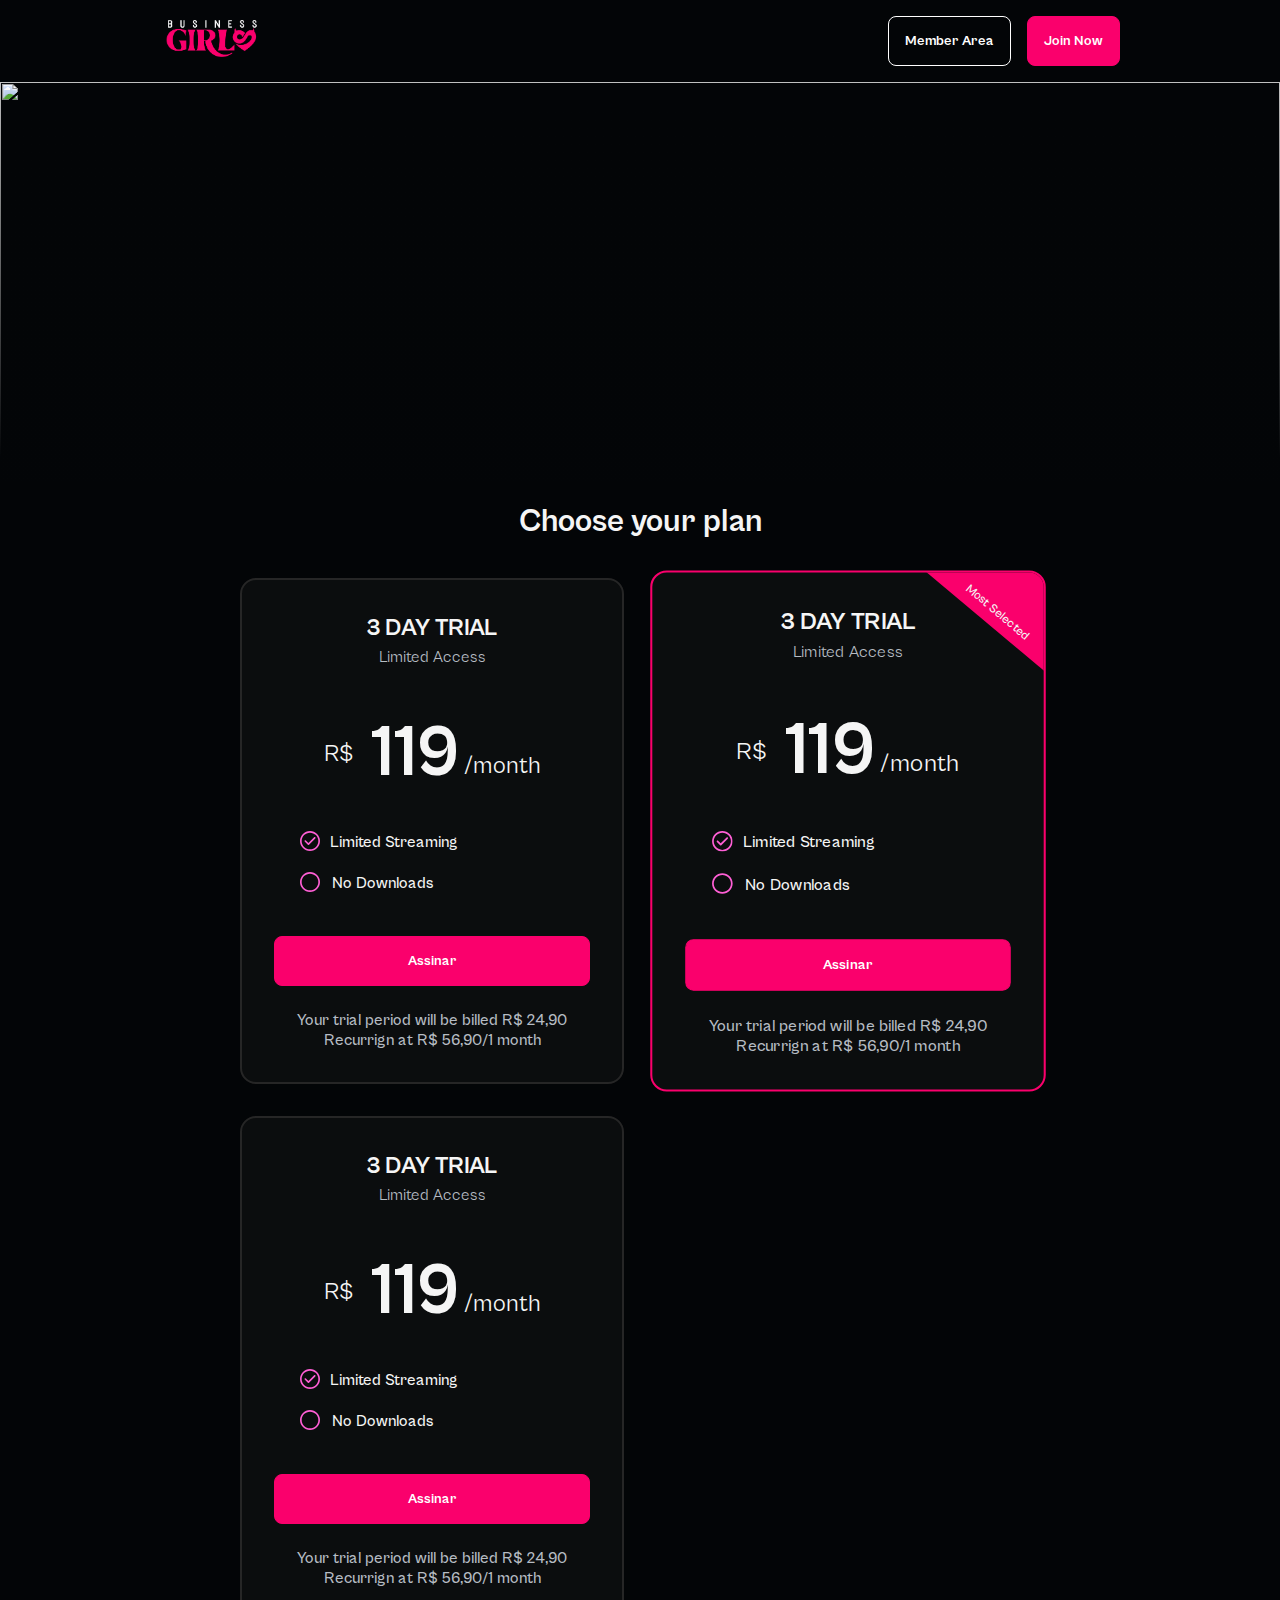
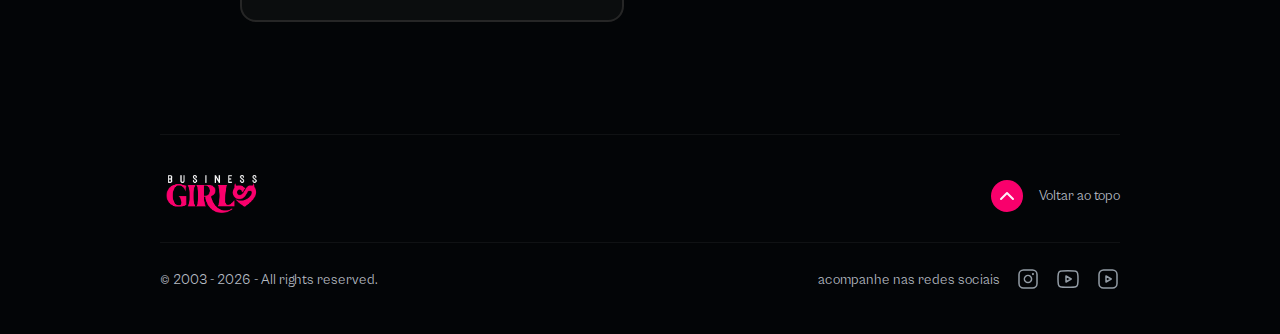
==== choose-plan.html @ 4c6b604a "feat: adicionando comentários e ajustando modais internas" ====
<!DOCTYPE html>
<html lang="pt-BR">
<head>
    <meta charset="UTF-8">
    <meta name="viewport" content="width=device-width, initial-scale=1.0">
    <meta http-equiv="X-UA-Compatible" content="IE=edge">
    <meta name="msapplication-TileColor" content="#000000">
    <meta name="theme-color" content="#000000">
    
    <!-- SEO Meta Tags -->
    <title>As Sócias</title>
    <meta name="description" content="Descrição breve e atraente da página, incluindo a palavra-chave principal.">
    <meta name="keywords" content="palavra-chave1, palavra-chave2, palavra-chave3">
    <meta name="robots" content="index, follow">
    
    <!-- Open Graph Meta Tags (para redes sociais) -->
    <meta property="og:title" content="Título da Página - Palavra-chave Principal">
    <meta property="og:description" content="Descrição breve e atraente da página para redes sociais.">
    <meta property="og:image" content="URL_da_imagem_de_destaque.jpg">
    <meta property="og:url" content="https://www.seusite.com/pagina">
    <meta property="og:type" content="website">

    <!-- Twitter Card Meta Tags -->
    <meta name="twitter:card" content="summary_large_image">
    <meta name="twitter:title" content="Título da Página - Palavra-chave Principal">
    <meta name="twitter:description" content="Descrição breve e atraente da página para Twitter.">
    <meta name="twitter:image" content="URL_da_imagem_de_destaque.jpg">
    
    <!-- Favicon -->
    <link rel="shortcut icon" href="./favicon.ico" type="image/x-icon">
    
    <!-- CSS -->
    <link rel="stylesheet" href="./assets/css/import.css">

    <!-- Schema.org Markup para SEO -->
    <script type="application/ld+json">
        {
            "@context": "https://schema.org",
            "@type": "WebPage",
            "name": "Título da Página - Palavra-chave Principal",
            "description": "Descrição breve da página.",
            "url": "https://www.seusite.com/pagina",
            "image": "https://www.seusite.com/caminho_para_imagem.jpg"
        }
    </script>
</head>
<body>

    <!-- MODAL - ACCESS INFORMATION -->
    <div class="modal-access-info hidden" id="modal-access-info">
        <div class="mask"></div>

        <section>
            <nav>
                <img src="./assets/images/logo-as-socias.png" alt="Logo As Sócias">

                <button class="bt close" onclick="closeModal('modal-access-info')">X</button>
            </nav>
            <header>
                <h1>ACCESS BEYOND THIS PAGE IS RESTRICTED TO ADULTS (18+)* ONLY</h1>
                <p>The following Website, including all webpages, links, images and videos, displays sexually oriented, including explicit, material of a pornographic nature. Only consenting adults who (1) are at least eighteen (18) years of age, or the age of majority in the jurisdiction they are accessing the Website from, and (2) agree to the terms indicated below, are authorized to enter the Website and view the contents therein. By clicking ENTER, you affirm that you are at least eighteen (18) years of age, or the age of majority in the jurisdiction you are accessing the Website from AND agree to the terms indicated at the bottom of the page.</p>
            </header>
            <footer>
                <button class="bt hollow" onclick="closeModal('modal-access-info')">Exit</button>
                <button class="bt">Enter</button>
            </footer>
        </section>
    </div>

    <!-- MODAL - ACCESS -->
    <div class="modal-access hidden" id="modal-access">
        <div class="mask"></div>

        <section>
            <nav>
                <img src="./assets/images/logo-as-socias.png" alt="Logo As Sócias">

                <button class="bt close" onclick="closeModal('modal-access')">X</button>
            </nav>
            
            <form class="frm">
                <div>
                    <span class="ic">
                        <img src="./assets/images/icons/ic-email.svg" alt="Icone de e-mail">
                    </span>
                    <input type="email" name="email" id="email" placeholder="Digite o seu e-mail">
                </div>

                <div>
                    <span class="ic">
                        <img src="./assets/images/icons/ic-senha.svg" alt="Icone de senha">
                    </span>
                    <input type="password" name="password" id="password" placeholder="Digite sua senha">
                    <span class="ic" onclick="viewPassword('password')">
                        <img src="./assets/images/icons/ic-olho.svg" alt="Icone de olho">
                    </span>
                </div>

                <div class="others-action">
                    <div>
                        <div>
                            <input type="checkbox" name="check" id="check">
                        </div>
                        Lembrar-me
                    </div>

                    <div>
                        <a href="#">Esqueceu sua senha?</a>
                    </div>
                </div>

                <div class="buttons">
                    <button class="bt hollow" onclick="goPage('choose-plan')">Cadastre-se</button>
                    <button class="bt">Entrar</button>
                </div>
            </form>
        </section>
    </div>

    <!-- TEMPLATE -->
    <div class="template-grid">
        <!-- HEADER -->
        <header>
            <div class="logo">
                <a href="/" title="Logo As Sócias">
                    <img src="./assets/images/logo-as-socias.png" alt="Logo As Sócias">
                </a>
            </div>
            
            <nav class="group-buttons">
                <button class="bt hollow" onclick="showModal('modal-access')">Member Area</button>
                <button class="bt" onclick="showModal('modal-access-info')">Join Now</button>  
            </nav>
        </header>

        <main>
            <!-- BANNER -->
            <div class="banner-choose">
                <img src="https://c.wallhere.com/photos/0e/e2/hoods_Anonymous_artwork_digital_4K-1910897.jpg!d" alt="">
            </div>

            <!-- CHOOSE PLAN -->
             <div class="choose-plan">
                <section class="cards">
                    <header>
                        <h1>Choose your plan</h1>
                    </header>

                    <ul>
                        <li>
                            <section>
                                <header>
                                    <h1>3 DAY TRIAL</h1>
                                    <h2>Limited Access</h2>
                                </header>

                                <div>
                                    <div class="price">
                                        <p data-coin="R$">119</p>
                                        <span class="period">/month</span>
                                    </div>

                                    <ul class="options-plan">
                                        <li class="check">Limited Streaming</li>
                                        <li >No Downloads</li>
                                    </ul>
                                </div>

                                <footer>
                                    <button class="bt">Assinar</button>
                                    <p>Your trial period will be billed R$ 24,90 Recurrign at R$ 56,90/1 month</p>
                                </footer>
                            </section>
                        </li>

                        <li>
                            <!-- 
                                PASSSANDO A CLASS MOST, ELE CRIA UM DESTAQUE NO CARD
                            -->
                            <section class="most">
                                <header>
                                    <h1>3 DAY TRIAL</h1>
                                    <h2>Limited Access</h2>
                                </header>

                                <div>
                                    <div class="price">
                                        <p data-coin="R$">119</p>
                                        <span class="period">/month</span>
                                    </div>

                                    <ul class="options-plan">
                                        <!-- 
                                            A CLASS CHECK ALTERA A IMAGEM DO ITEM DA LISTA EM QUESTÃO
                                        -->
                                        <li class="check">Limited Streaming</li>
                                        <li>No Downloads</li>
                                    </ul>
                                </div>

                                <footer>
                                    <button class="bt" onclick="goPage('payment-plan')">Assinar</button>
                                    <p>Your trial period will be billed R$ 24,90 Recurrign at R$ 56,90/1 month</p>
                                </footer>
                            </section>
                        </li>

                        <li>
                            <section>
                                <header>
                                    <h1>3 DAY TRIAL</h1>
                                    <h2>Limited Access</h2>
                                </header>

                                <div>
                                    <div class="price">
                                        <p data-coin="R$">119</p>
                                        <span class="period">/month</span>
                                    </div>

                                    <ul class="options-plan">
                                        <li class="check">Limited Streaming</li>
                                        <li>No Downloads</li>
                                    </ul>
                                </div>

                                <footer>
                                    <button class="bt">Assinar</button>
                                    <p>Your trial period will be billed R$ 24,90 Recurrign at R$ 56,90/1 month</p>
                                </footer>
                            </section>
                        </li>
                    </ul>
                </section>
             </div>

            <!-- SPACE -->
            <div class="space"></div>
        </main>

        <!-- FOOTER -->
        <footer>
            <div class="_complementary">
                <div class="logo">
                    <a href="#" title="Logo As Sócias">
                        <img src="./assets/images/logo-as-socias.png" alt="Logo As Sócias">
                    </a>
                </div>

                <div class="go-top">
                    <button id="go-top" title="Voltar ao topo" onclick="goTop()">
                        <svg width="32" height="32" viewBox="0 0 32 32" fill="none" xmlns="http://www.w3.org/2000/svg">
                            <rect width="32" height="32" rx="16" fill="#F9006C"/>
                            <path d="M22 19L16 13L10 19" stroke="#FFF0FB" stroke-width="2" stroke-linecap="round" stroke-linejoin="round"/>
                        </svg>

                        <p>Voltar ao topo </p>
                    </button>
                </div>
            </div>

            <div class="_copy">
                <div class="copy">
                    <p>© 2003 - <span id="_current-date"></span> - All rights reserved.</p>
                </div>

                <div class="social-group">
                    <p>acompanhe nas redes sociais</p>
                    <ul>
                        <li>
                            <a href="#" title="Instagram As Sócias" target="_blank">
                                <svg viewBox="0 0 24 24" fill="none" xmlns="http://www.w3.org/2000/svg">
                                    <path fill-rule="evenodd" clip-rule="evenodd" d="M7.496 3H16.505C18.987 3 21 5.012 21 7.496V16.505C21 18.987 18.988 21 16.504 21H7.496C5.013 21 3 18.988 3 16.504V7.496C3 5.013 5.012 3 7.496 3V3Z" stroke="#949DA6" stroke-width="1.5" stroke-linecap="round" stroke-linejoin="round"/>
                                    <path d="M16.949 6.71304C16.763 6.71404 16.612 6.86504 16.612 7.05104C16.612 7.23704 16.764 7.38804 16.95 7.38804C17.136 7.38804 17.287 7.23704 17.287 7.05104C17.288 6.86404 17.136 6.71304 16.949 6.71304" stroke="#949DA6" stroke-width="1.5" stroke-linecap="round" stroke-linejoin="round"/>
                                    <path d="M14.5455 9.45432C15.9514 10.8602 15.9514 13.1396 14.5455 14.5455C13.1396 15.9514 10.8602 15.9514 9.45432 14.5455C8.04843 13.1396 8.04843 10.8602 9.45432 9.45432C10.8602 8.04843 13.1396 8.04843 14.5455 9.45432" stroke="#949DA6" stroke-width="1.5" stroke-linecap="round" stroke-linejoin="round"/>
                                </svg>  
                            </a>
                        </li>

                        <li>
                            <a href="#" title="Youtube As Sócias" target="_blank">
                                <svg viewBox="0 0 24 24" fill="none" xmlns="http://www.w3.org/2000/svg">
                                    <path fill-rule="evenodd" clip-rule="evenodd" d="M21.583 6.37312C21.354 5.36912 20.676 4.57712 19.814 4.30512C18.255 3.81812 12 3.81812 12 3.81812C12 3.81812 5.748 3.81812 4.186 4.30512C3.327 4.57312 2.649 5.36512 2.417 6.37312C2 8.19512 2 12.0001 2 12.0001C2 12.0001 2 15.8051 2.417 17.6271C2.646 18.6311 3.324 19.4231 4.186 19.6951C5.748 20.1821 12 20.1821 12 20.1821C12 20.1821 18.255 20.1821 19.814 19.6951C20.673 19.4271 21.351 18.6351 21.583 17.6271C22 15.8051 22 12.0001 22 12.0001C22 12.0001 22 8.19512 21.583 6.37312Z" stroke="#949DA6" stroke-width="1.5" stroke-linecap="round" stroke-linejoin="round"/>
                                    <path fill-rule="evenodd" clip-rule="evenodd" d="M10.002 15L15.198 12L10.002 9V15Z" stroke="#949DA6" stroke-width="1.5" stroke-linecap="round" stroke-linejoin="round"/>
                                </svg>                                    
                            </a>
                        </li>

                        <li>
                            <a href="#" title="Rede social As Sócias" target="_blank">
                                <svg viewBox="0 0 24 24" fill="none" xmlns="http://www.w3.org/2000/svg">
                                    <path fill-rule="evenodd" clip-rule="evenodd" d="M10.002 15L15.198 12L10.002 9V15Z" stroke="#949DA6" stroke-width="1.5" stroke-linecap="round" stroke-linejoin="round"/>
                                    <path fill-rule="evenodd" clip-rule="evenodd" d="M7.5 3H16.504C18.987 3 21 5.013 21 7.496V16.505C21 18.987 18.987 21 16.504 21H7.496C5.013 21 3 18.987 3 16.504V7.5C3 5.015 5.015 3 7.5 3V3Z" stroke="#949DA6" stroke-width="1.5" stroke-linecap="round" stroke-linejoin="round"/>
                                </svg>
                            </a>
                        </li>
                    </ul>
                </div>
            </div>
        </footer>
    </div>

    <script src="./assets/js/jquery.min.js"></script>
    <script src="./assets/js/owl.carousel.min.js"></script>
    <script src="./assets/js/script.js"></script>
</body>
</html>
---- assets/css/import.css ----
@import url('./root.css');
@import url('./fonts.css');
@import url('./reset.css');
@import url('./typography.css');
@import url('./styles.css');

/* COMPONENTS */
@import url('./buttons.css');
@import url('./gallery.css');

/* OWL JS */
@import url('./owl.carousel.min.css');
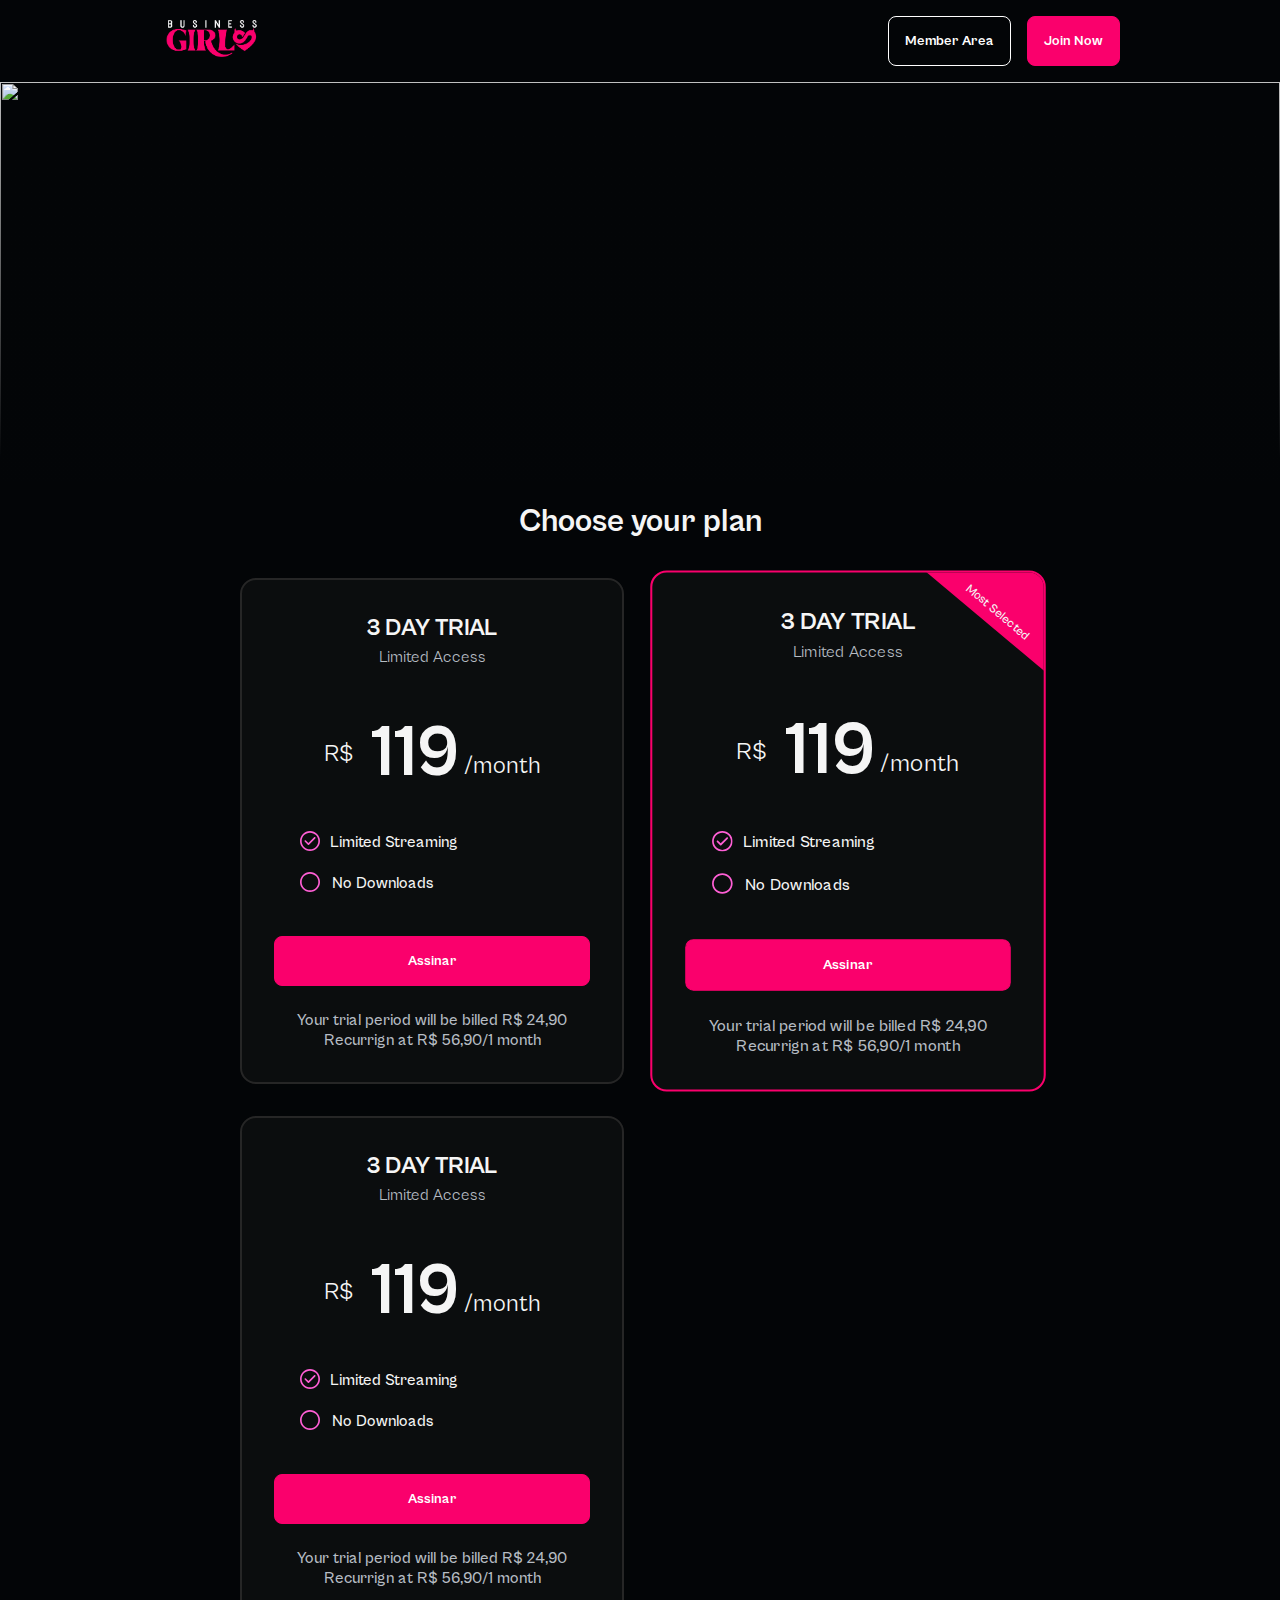
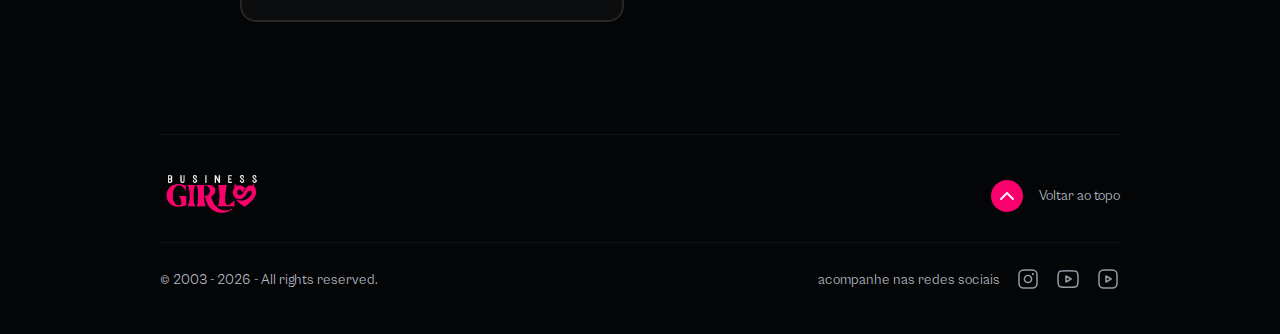
==== commit 6b1cd1a4: "feat: ajustando função de loading" ====
--- a/choose-plan.html
+++ b/choose-plan.html
@@ -46,6 +46,14 @@
 </head>
 <body>
 
+    <!-- LOADING -->
+    <div class="loading" id="loading">
+        <div class="content-loading">
+            <img src="./assets/images/logo-as-socias.png" alt="">
+            <p>Conteúdo sendo carregado...</p>
+        </div>
+     </div>
+
     <!-- MODAL - ACCESS INFORMATION -->
     <div class="modal-access-info hidden" id="modal-access-info">
         <div class="mask"></div>
@@ -78,7 +86,8 @@
                 <button class="bt close" onclick="closeModal('modal-access')">X</button>
             </nav>
             
-            <form class="frm">
+            <!-- FORMULARIO DE LOGIN -->
+            <form class="frm" id="frm-login">
                 <div>
                     <span class="ic">
                         <img src="./assets/images/icons/ic-email.svg" alt="Icone de e-mail">
@@ -110,15 +119,49 @@
                 </div>
 
                 <div class="buttons">
-                    <button class="bt hollow" onclick="goPage('choose-plan')">Cadastre-se</button>
+                    <button class="bt hollow" onclick="openFormRegister(event)">Cadastre-se</button>
                     <button class="bt">Entrar</button>
+                </div>
+            </form>
+            
+            <!-- FORMULARIO DE REGISTRO -->
+            <form class="frm hidden" id="frm-register">
+                <div>
+                    <span class="ic">
+                        <img src="./assets/images/icons/ic-email.svg" alt="Icone de e-mail">
+                    </span>
+                    <input type="email" name="email-register" id="email-register" placeholder="Digite o seu e-mail">
+                </div>
+
+                <div>
+                    <span class="ic">
+                        <img src="./assets/images/icons/ic-senha.svg" alt="Icone de senha">
+                    </span>
+                    <input type="password" name="password" id="register-password" placeholder="Digite sua senha">
+                    <span class="ic" onclick="viewPassword('register-password')">
+                        <img src="./assets/images/icons/ic-olho.svg" alt="Icone de olho">
+                    </span>
+                </div>
+
+                <div>
+                    <span class="ic">
+                        <img src="./assets/images/icons/ic-senha.svg" alt="Icone de senha">
+                    </span>
+                    <input type="password" name="re-password" id="re-password" placeholder="Digite novamente sua senha">
+                    <span class="ic" onclick="viewPassword('re-password')">
+                        <img src="./assets/images/icons/ic-olho.svg" alt="Icone de olho">
+                    </span>
+                </div>
+
+                <div class="buttons">
+                    <button class="bt" onclick="goPage('choose-plan')">Cadastrar</button>
                 </div>
             </form>
         </section>
     </div>
 
     <!-- TEMPLATE -->
-    <div class="template-grid">
+    <div class="template-grid hidden" id="template-grid">
         <!-- HEADER -->
         <header>
             <div class="logo">
@@ -199,7 +242,7 @@
                                 </div>
 
                                 <footer>
-                                    <button class="bt" onclick="goPage('payment-plan')">Assinar</button>
+                                    <button class="bt" onclick="goPage('payment-plan', event)">Assinar</button>
                                     <p>Your trial period will be billed R$ 24,90 Recurrign at R$ 56,90/1 month</p>
                                 </footer>
                             </section>
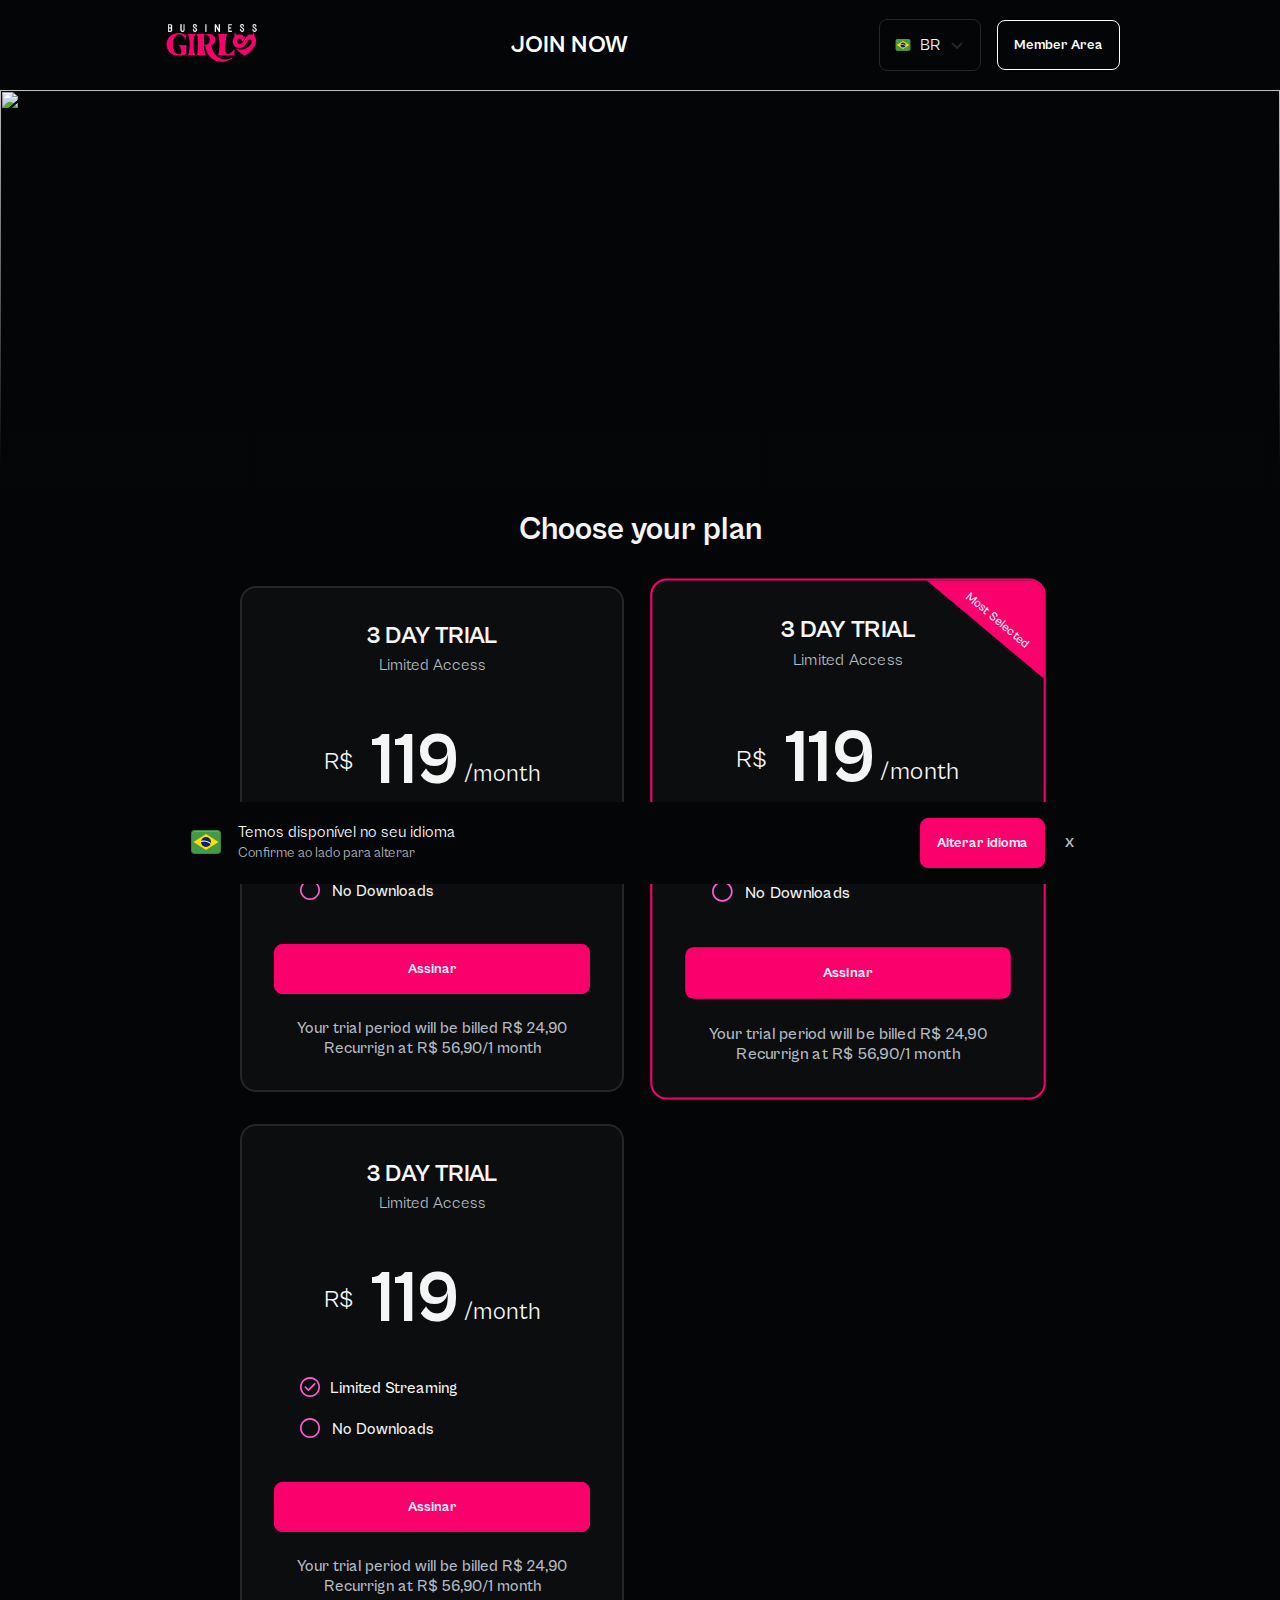
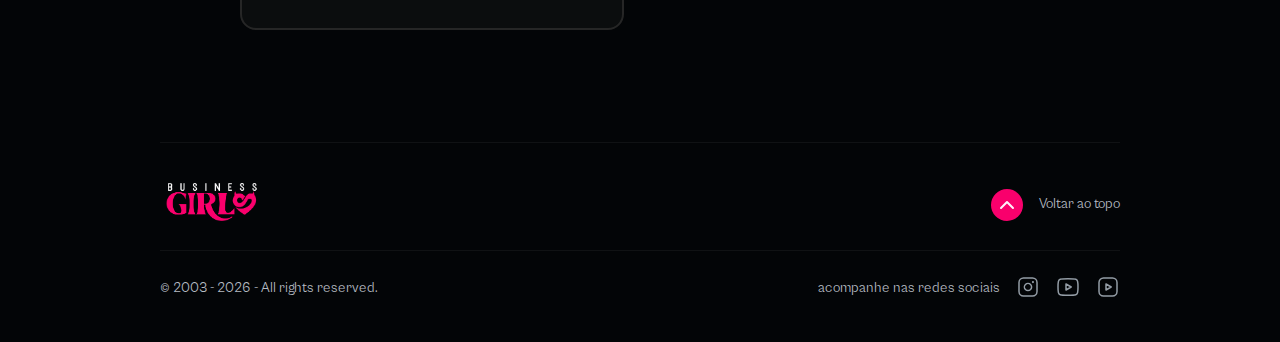
==== commit 69ab23fc: "feat: adicionando novo menu e modal de language em todas as páginas" ====
--- a/choose-plan.html
+++ b/choose-plan.html
@@ -160,20 +160,91 @@
         </section>
     </div>
 
+    <!-- MODAL - PAYMENT STATUS -->
+    <div class="modal-payment-status hidden" id="modal-payment-status">
+        <div class="mask"></div>
+
+        <section>
+            <nav>
+                <img src="./assets/images/logo-as-socias.png" alt="Logo As Sócias">
+
+                <button class="bt close" onclick="closeModal('modal-payment-status')">X</button>
+            </nav>
+            
+            <!-- STATUS INFO TRUE -->
+            <section class="content-payment-status hidden" id="payment-status-true">
+                <div data-callBack="true" class="card example-2">
+                    <div class="inner">
+                     <svg xmlns="http://www.w3.org/2000/svg"  viewBox="0 0 30 30" class="tick"><path d="M 26.980469 5.9902344 A 1.0001 1.0001 0 0 0 26.292969 6.2929688 L 11 21.585938 L 4.7070312 15.292969 A 1.0001 1.0001 0 1 0 3.2929688 16.707031 L 10.292969 23.707031 A 1.0001 1.0001 0 0 0 11.707031 23.707031 L 27.707031 7.7070312 A 1.0001 1.0001 0 0 0 26.980469 5.9902344 z"/></svg>
+                     <svg xmlns="http://www.w3.org/2000/svg"  viewBox="0 0 24 24" class="close"><path d="M 4.9902344 3.9902344 A 1.0001 1.0001 0 0 0 4.2929688 5.7070312 L 10.585938 12 L 4.2929688 18.292969 A 1.0001 1.0001 0 1 0 5.7070312 19.707031 L 12 13.414062 L 18.292969 19.707031 A 1.0001 1.0001 0 1 0 19.707031 18.292969 L 13.414062 12 L 19.707031 5.7070312 A 1.0001 1.0001 0 0 0 18.980469 3.9902344 A 1.0001 1.0001 0 0 0 18.292969 4.2929688 L 12 10.585938 L 5.7070312 4.2929688 A 1.0001 1.0001 0 0 0 4.9902344 3.9902344 z"/></svg>
+                    </div>
+                </div>
+
+                <header>
+                    <h1>Compra feita com sucesso!</h1>
+                    <p>Sua comunidade estará acessível ao público em até 48 horas</p>
+                </header>
+            </section>
+
+            <!-- STATUS INFO FALSE -->
+            <section class="content-payment-status hidden" id="payment-status-false">
+                <div data-callBack="false" class="card example-2">
+                    <div class="inner">
+                     <svg xmlns="http://www.w3.org/2000/svg"  viewBox="0 0 30 30" class="tick"><path d="M 26.980469 5.9902344 A 1.0001 1.0001 0 0 0 26.292969 6.2929688 L 11 21.585938 L 4.7070312 15.292969 A 1.0001 1.0001 0 1 0 3.2929688 16.707031 L 10.292969 23.707031 A 1.0001 1.0001 0 0 0 11.707031 23.707031 L 27.707031 7.7070312 A 1.0001 1.0001 0 0 0 26.980469 5.9902344 z"/></svg>
+                     <svg xmlns="http://www.w3.org/2000/svg"  viewBox="0 0 24 24" class="close"><path d="M 4.9902344 3.9902344 A 1.0001 1.0001 0 0 0 4.2929688 5.7070312 L 10.585938 12 L 4.2929688 18.292969 A 1.0001 1.0001 0 1 0 5.7070312 19.707031 L 12 13.414062 L 18.292969 19.707031 A 1.0001 1.0001 0 1 0 19.707031 18.292969 L 13.414062 12 L 19.707031 5.7070312 A 1.0001 1.0001 0 0 0 18.980469 3.9902344 A 1.0001 1.0001 0 0 0 18.292969 4.2929688 L 12 10.585938 L 5.7070312 4.2929688 A 1.0001 1.0001 0 0 0 4.9902344 3.9902344 z"/></svg>
+                    </div>
+                </div>
+
+                <header>
+                    <h1>Cartão recusado</h1>
+                    <p>Fale com a operadora para saber o que aconteceu</p>
+                </header>
+            </section>
+
+             <footer>
+                <button class="bt" onclick="closeModal('modal-payment-status')">Continuar</button>
+             </footer>
+        </section>
+    </div>
+
     <!-- TEMPLATE -->
     <div class="template-grid hidden" id="template-grid">
         <!-- HEADER -->
         <header>
-            <div class="logo">
-                <a href="/" title="Logo As Sócias">
-                    <img src="./assets/images/logo-as-socias.png" alt="Logo As Sócias">
-                </a>
+            <div class="header-center">
+                <div class="logo">
+                    <a href="/" title="Logo As Sócias">
+                        <img src="./assets/images/logo-as-socias.png" alt="Logo As Sócias">
+                    </a>
+                </div>
+
+                <div class="new-group-buttons">
+                    <button class="bt clear" onclick="showModal('modal-access-info')">JOIN NOW</button>
+                    <button class="bt menu-hamburguer">
+                        <svg viewBox="0 0 20 20" xmlns="http://www.w3.org/2000/svg" fill="none">
+                            <path d="M19 4a1 1 0 01-1 1H2a1 1 0 010-2h16a1 1 0 011 1zm0 6a1 1 0 01-1 1H2a1 1 0 110-2h16a1 1 0 011 1zm-1 7a1 1 0 100-2H2a1 1 0 100 2h16z"/>
+                        </svg>
+                    </button>
+                </div>
+                
+                <nav class="group-buttons"> 
+                    <div class="select">
+                        <span class="select__flag" aria-hidden="true"></span>
+                        <select class="select__input" name="country-selector" id="country-selector">
+                            <option value="BR" selected>BR</option>
+                            <option value="EN">EN</option>
+                            <option value="PT">PT</option>
+                            <option value="IT">IT</option>
+                            <option value="ES">ES</option>
+                        </select>
+                            
+                        <svg class="select__arrow" aria-hidden="true" viewBox="0 0 16 16"><polyline points="3.5,6.5 8,11 12.5,6.5" stroke-width="2" fill="none" stroke="currentColor" stroke-linecap="round" stroke-linejoin="round"></polyline></svg>
+                    </div>
+
+                    <button class="bt hollow" onclick="showModal('modal-access')">Member Area</button>
+                    <!-- <button class="bt" onclick="showModal('modal-access-info')">Join Now</button>   -->
+                </nav>
             </div>
-            
-            <nav class="group-buttons">
-                <button class="bt hollow" onclick="showModal('modal-access')">Member Area</button>
-                <button class="bt" onclick="showModal('modal-access-info')">Join Now</button>  
-            </nav>
         </header>
 
         <main>
@@ -343,6 +414,27 @@
         </footer>
     </div>
 
+    <!-- CHANGE LANGUAGE -->
+    <div class="change-language" id="change-language">
+        <div class="current-language">
+            <span class="flag">
+                <svg xmlns="http://www.w3.org/2000/svg" width="32" height="32" viewBox="0 0 32 32"><rect x="1" y="4" width="30" height="24" rx="4" ry="4" fill="#459a45"></rect><path d="M27,4H5c-2.209,0-4,1.791-4,4V24c0,2.209,1.791,4,4,4H27c2.209,0,4-1.791,4-4V8c0-2.209-1.791-4-4-4Zm3,20c0,1.654-1.346,3-3,3H5c-1.654,0-3-1.346-3-3V8c0-1.654,1.346-3,3-3H27c1.654,0,3,1.346,3,3V24Z" opacity=".15"></path><path d="M3.472,16l12.528,8,12.528-8-12.528-8L3.472,16Z" fill="#fedf00"></path><circle cx="16" cy="16" r="5" fill="#0a2172"></circle><path d="M14,14.5c-.997,0-1.958,.149-2.873,.409-.078,.35-.126,.71-.127,1.083,.944-.315,1.951-.493,2.999-.493,2.524,0,4.816,.996,6.519,2.608,.152-.326,.276-.666,.356-1.026-1.844-1.604-4.245-2.583-6.875-2.583Z" fill="#fff"></path><path d="M27,5H5c-1.657,0-3,1.343-3,3v1c0-1.657,1.343-3,3-3H27c1.657,0,3,1.343,3,3v-1c0-1.657-1.343-3-3-3Z" fill="#fff" opacity=".2"></path></svg>
+            </span>
+
+            <div class="text">
+                <p class="style">Temos disponível no seu idioma</p>
+                <p>Confirme ao lado para alterar</p >
+            </div>
+
+            <button class="bt close" onclick="closeModal('change-language')">X</button>
+        </div>
+
+        <div class="group-button">
+            <button class="bt">Alterar idioma</button>
+            <button class="bt close" onclick="closeModal('change-language')">X</button>
+        </div>
+    </div>
+
     <script src="./assets/js/jquery.min.js"></script>
     <script src="./assets/js/owl.carousel.min.js"></script>
     <script src="./assets/js/script.js"></script>
